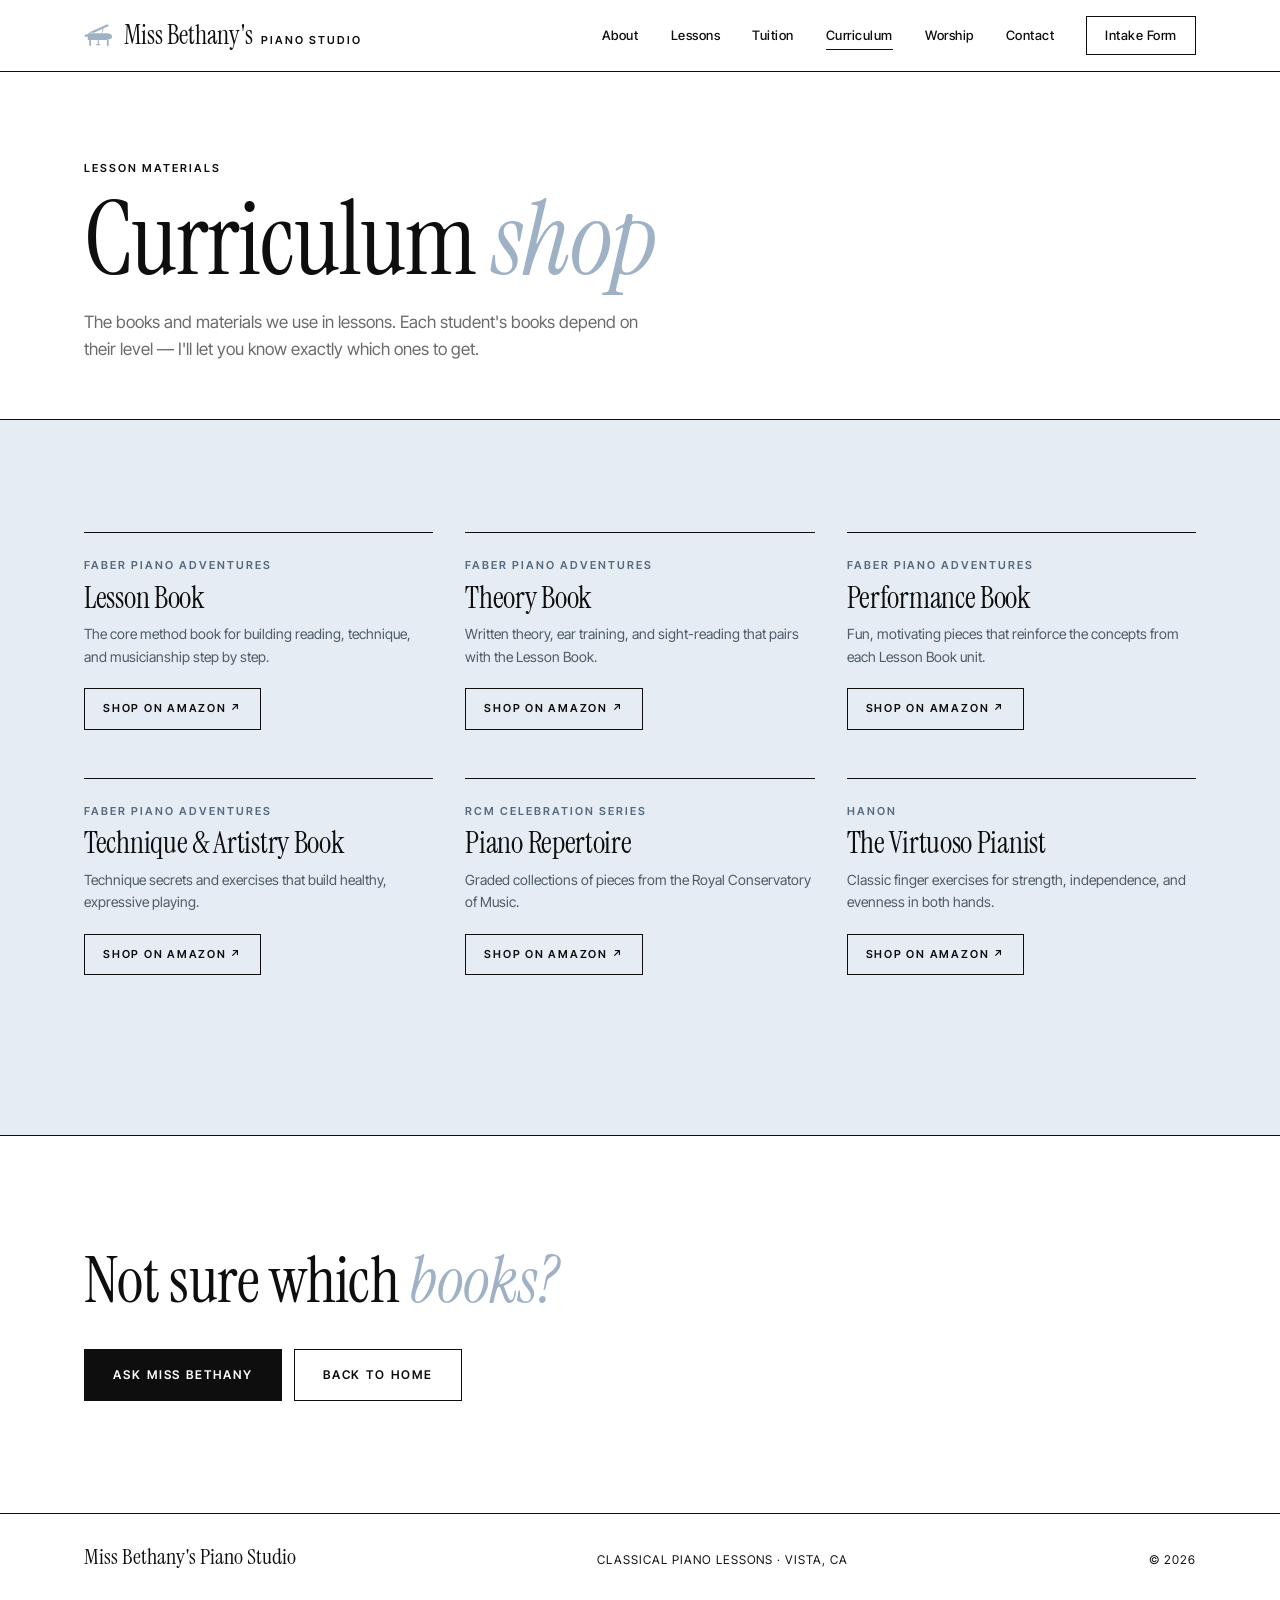
==== curriculum.html @ 6682bce1 "Smaller piano icon with built-in size/color; refresh cached styles Co-Authored-By: Claude Opus 5.5 <" ====
<!DOCTYPE html>
<html lang="en">
<head>
  <meta charset="UTF-8" />
  <meta name="viewport" content="width=device-width, initial-scale=1.0" />
  <title>Curriculum Shop | Miss Bethany's Piano Studio</title>
  <meta
    name="description"
    content="Books and materials used in lessons at Miss Bethany's Piano Studio."
  />
  <link rel="icon" type="image/svg+xml" href="images/favicon.svg" />
  <link rel="preconnect" href="https://fonts.googleapis.com" />
  <link rel="preconnect" href="https://fonts.gstatic.com" crossorigin />
  <link
    href="https://fonts.googleapis.com/css2?family=Instrument+Serif:ital@0;1&family=Inter+Tight:wght@400;500;600;700&display=swap"
    rel="stylesheet"
  />
  <link rel="stylesheet" href="css/style.css?v=3" />
</head>
<body>
  <header class="site-header">
    <div class="nav-wrap">
      <a class="brand" href="index.html">
        <svg class="brand-icon" viewBox="0 0 40 32" width="30" height="24" color="#9fb2c5" aria-hidden="true">
          <path d="M6 13 L31 1.5 L33.5 3.8 L13.5 13 Z" fill="currentColor" />
          <line x1="24" y1="13" x2="25.6" y2="6.8" stroke="currentColor" stroke-width="1.1" />
          <path d="M5 13.5 H29 C34.5 13.5 37.5 15.5 37.5 18 C37.5 20.5 34.5 22.5 29 22.5 H5 Z" fill="currentColor" />
          <rect x="1" y="15.2" width="5" height="3.2" fill="currentColor" />
          <rect x="7" y="22.5" width="2.4" height="8" fill="currentColor" />
          <rect x="30.5" y="22.5" width="2.4" height="8" fill="currentColor" />
          <rect x="18.2" y="22.5" width="1.6" height="5.6" fill="currentColor" />
          <rect x="16.3" y="28" width="5.4" height="1.6" fill="currentColor" />
        </svg>
        <span class="brand-text">
          <span class="brand-name">Miss Bethany's</span>
          <span class="brand-sub">Piano Studio</span>
        </span>
      </a>
      <button class="nav-toggle" id="nav-toggle" type="button" aria-label="Toggle menu" aria-expanded="false" aria-controls="site-nav">
        <span></span><span></span>
      </button>
      <nav class="site-nav" id="site-nav">
        <a href="index.html#about">About</a>
        <a href="index.html#lessons">Lessons</a>
        <a href="index.html#tuition">Tuition</a>
        <a href="curriculum.html" aria-current="page">Curriculum</a>
        <a href="worship.html">Worship</a>
        <a href="index.html#enroll">Contact</a>
        <a class="nav-cta" href="intake.html">Intake Form</a>
      </nav>
    </div>
  </header>

  <main>
    <section class="page-hero">
      <div class="container">
        <p class="label">Lesson Materials</p>
        <h1>Curriculum <em>shop</em></h1>
        <p class="section-lead">
          The books and materials we use in lessons. Each student's books
          depend on their level &mdash; I'll let you know exactly which ones
          to get.
        </p>
      </div>
    </section>

    <section class="section section-blue">
      <div class="container">
        <div class="shop-grid" id="shop-grid">
          <!-- Filled from js/curriculum.js -->
        </div>
      </div>
    </section>

    <section class="section section-rule">
      <div class="container worship-next">
        <h2>Not sure which <em>books?</em></h2>
        <div class="btn-row">
          <a class="btn btn-solid" href="index.html#enroll">Ask Miss Bethany</a>
          <a class="btn btn-line" href="index.html">Back to Home</a>
        </div>
      </div>
    </section>
  </main>

  <footer class="site-footer">
    <div class="container footer-inner">
      <span class="brand-name">Miss Bethany's Piano Studio</span>
      <span>Classical Piano Lessons &middot; Vista, CA</span>
      <span>&copy; 2026</span>
    </div>
  </footer>

  <script src="js/curriculum.js?v=2"></script>
  <script src="js/main.js?v=2"></script>
</body>
</html>
---- css/style.css ----
:root {
  --bg: #ffffff;
  --ink: #0e0e0e;
  --muted: #6b6b6b;
  --line: #0e0e0e;
  --hair: #e6e6e6;
  --soft: #f6f5f3;
  --accent: #9fb2c5;
  --accent-ink: #556a7e;
  --tint: #e5ecf3;
  --serif: "Instrument Serif", "Times New Roman", Georgia, serif;
  --sans: "Inter Tight", -apple-system, BlinkMacSystemFont, "Segoe UI", Roboto, Helvetica, Arial, sans-serif;
}

* { box-sizing: border-box; }

html { scroll-behavior: smooth; }

body {
  margin: 0;
  background: var(--bg);
  color: var(--ink);
  font-family: var(--sans);
  font-size: 16px;
  line-height: 1.6;
  -webkit-font-smoothing: antialiased;
}

img { display: block; max-width: 100%; }

a { color: inherit; }

.container {
  max-width: 1160px;
  margin: 0 auto;
  padding: 0 24px;
}

h1, h2, h3 {
  font-family: var(--serif);
  font-weight: 400;
  letter-spacing: -0.01em;
  line-height: 1.02;
  margin: 0;
}

h1 em, h2 em { color: var(--accent); }

.label {
  font-family: var(--sans);
  font-size: 11px;
  font-weight: 600;
  letter-spacing: 0.18em;
  text-transform: uppercase;
  margin: 0 0 14px;
}

/* Header */

.site-header {
  position: sticky;
  top: 0;
  z-index: 20;
  background: rgba(255, 255, 255, 0.92);
  backdrop-filter: blur(10px);
  border-bottom: 1px solid var(--line);
}

.nav-wrap {
  max-width: 1160px;
  margin: 0 auto;
  padding: 16px 24px;
  display: flex;
  align-items: center;
  justify-content: space-between;
}

.brand {
  text-decoration: none;
  display: flex;
  align-items: center;
  gap: 10px;
}

.brand-icon {
  width: 30px;
  height: 24px;
  flex-shrink: 0;
  color: var(--accent);
}

.brand-text {
  display: flex;
  align-items: baseline;
  gap: 8px;
}

.brand-name {
  font-family: var(--serif);
  font-size: 26px;
  line-height: 1;
}

.brand-sub {
  font-size: 11px;
  font-weight: 600;
  letter-spacing: 0.18em;
  text-transform: uppercase;
}

.site-nav {
  display: flex;
  align-items: center;
  gap: 32px;
}

.site-nav a {
  font-size: 13px;
  font-weight: 500;
  letter-spacing: 0.04em;
  text-decoration: none;
  position: relative;
}

.site-nav a:not(.nav-cta)::after {
  content: "";
  position: absolute;
  left: 0;
  right: 100%;
  bottom: -4px;
  height: 1px;
  background: var(--ink);
  transition: right 0.25s ease;
}

.site-nav a:not(.nav-cta):hover::after { right: 0; }

.nav-cta {
  border: 1px solid var(--ink);
  padding: 8px 18px;
  transition: background 0.2s, color 0.2s;
}

.nav-cta:hover { background: var(--ink); color: #fff; }

.nav-toggle {
  display: none;
  background: none;
  border: 0;
  width: 32px;
  height: 32px;
  padding: 0;
  cursor: pointer;
  position: relative;
}

.nav-toggle span {
  position: absolute;
  left: 4px;
  right: 4px;
  height: 1.5px;
  background: var(--ink);
  transition: transform 0.25s ease, top 0.25s ease;
}

.nav-toggle span:first-child { top: 12px; }
.nav-toggle span:last-child { top: 19px; }
.nav-toggle.is-active span:first-child { top: 15.5px; transform: rotate(45deg); }
.nav-toggle.is-active span:last-child { top: 15.5px; transform: rotate(-45deg); }

/* Buttons */

.btn {
  display: inline-flex;
  align-items: center;
  justify-content: center;
  padding: 15px 28px;
  border: 1px solid var(--ink);
  border-radius: 0;
  font-family: var(--sans);
  font-size: 12px;
  font-weight: 600;
  letter-spacing: 0.16em;
  text-transform: uppercase;
  text-decoration: none;
  cursor: pointer;
  transition: background 0.2s, color 0.2s, border-color 0.2s;
}

.btn-solid { background: var(--ink); color: #fff; }
.btn-solid:hover { background: var(--accent-ink); border-color: var(--accent-ink); }
.btn-line { background: transparent; color: var(--ink); }
.btn-line:hover { background: var(--ink); color: #fff; }
.btn-invert { background: #fff; color: var(--ink); border-color: #fff; }
.btn-invert:hover { background: transparent; color: #fff; }
.btn-small { padding: 11px 18px; font-size: 11px; }

.btn-row {
  display: flex;
  flex-wrap: wrap;
  gap: 12px;
  margin-top: 36px;
}

/* Hero */

.hero { padding-top: 72px; }

.hero-grid {
  display: grid;
  grid-template-columns: 1.25fr 1fr;
  gap: 64px;
  align-items: end;
  padding-bottom: 72px;
}

.hero h1 {
  font-size: clamp(56px, 8.4vw, 116px);
  line-height: 0.95;
  letter-spacing: -0.025em;
}

.lead {
  max-width: 470px;
  margin: 28px 0 0;
  font-size: 18px;
  color: var(--muted);
}

.hero-photo { margin: 0; }

.hero-photo img {
  width: 100%;
  aspect-ratio: 4 / 5;
  object-fit: cover;
  filter: grayscale(1) contrast(1.05);
  border: 1px solid var(--ink);
}

.hero-photo figcaption {
  margin-top: 12px;
  font-size: 11px;
  font-weight: 600;
  letter-spacing: 0.18em;
  text-transform: uppercase;
}

/* Sections */

.section { padding: 112px 0; }

.section-rule { border-top: 1px solid var(--line); }

.section-head { margin-bottom: 56px; }

.section-head h2 {
  font-size: clamp(44px, 6vw, 80px);
}

.index {
  font-size: 12px;
  font-weight: 600;
  letter-spacing: 0.18em;
  margin: 0 0 18px;
  padding-bottom: 10px;
  border-bottom: 1px solid var(--ink);
  display: inline-block;
  min-width: 48px;
}

.section-lead {
  max-width: 560px;
  margin: 20px 0 0;
  color: var(--muted);
  font-size: 17px;
}

.split {
  display: grid;
  grid-template-columns: 1fr 1.35fr;
  gap: 64px;
  align-items: start;
}

.split .section-head { position: sticky; top: 120px; }

/* About */

.about-photo { margin: 0 0 40px; }

.about-photo img {
  width: 100%;
  aspect-ratio: 4 / 3;
  object-fit: cover;
  border: 1px solid var(--ink);
}

.pull {
  font-family: var(--serif);
  font-size: clamp(28px, 3.2vw, 38px);
  line-height: 1.15;
  margin: 0 0 28px;
}

.about-body p:not(.pull) {
  color: #333;
  margin: 0 0 18px;
  max-width: 600px;
}

/* Lessons */

.feature-grid {
  display: grid;
  grid-template-columns: repeat(4, 1fr);
  border-top: 1px solid var(--ink);
  border-left: 1px solid var(--ink);
}

.feature {
  padding: 32px 28px 40px;
  border-right: 1px solid var(--ink);
  border-bottom: 1px solid var(--ink);
  transition: background 0.25s, color 0.25s;
}

.feature:hover { background: var(--ink); color: #fff; }
.feature:hover p { color: #cfcfcf; }

.feature-num {
  font-family: var(--serif);
  font-style: italic;
  font-size: 22px;
  color: var(--accent-ink);
}

.feature:hover .feature-num { color: #fff; }

.feature h3 {
  font-size: 30px;
  margin: 48px 0 12px;
}

.feature p {
  margin: 0;
  font-size: 15px;
  color: var(--muted);
  transition: color 0.25s;
}

/* Tuition */

.price-grid {
  display: grid;
  grid-template-columns: 1fr 1fr;
  gap: 24px;
}

.price-card {
  border: 1px solid var(--ink);
  padding: 40px;
  display: flex;
  flex-direction: column;
}

.price-card-dark { background: var(--ink); color: #fff; position: relative; }

.badge {
  position: absolute;
  top: 0;
  right: 0;
  background: var(--tint);
  color: var(--ink);
  padding: 8px 14px;
  font-size: 11px;
  font-weight: 600;
  letter-spacing: 0.16em;
  text-transform: uppercase;
}

.price {
  font-family: var(--serif);
  font-size: clamp(80px, 9vw, 120px);
  line-height: 1;
  letter-spacing: -0.03em;
  display: flex;
  align-items: flex-start;
  margin: 8px 0 28px;
}

.price .currency { font-size: 0.4em; margin: 0.15em 0.06em 0 0; }

.price .per {
  font-family: var(--sans);
  font-size: 13px;
  font-weight: 500;
  letter-spacing: 0.06em;
  align-self: flex-end;
  margin: 0 0 18px 10px;
  color: var(--muted);
}

.price-card-dark .per { color: #a8a8a8; }

.price-card ul {
  list-style: none;
  padding: 0;
  margin: 0 0 36px;
  flex: 1;
}

.price-card li {
  padding: 12px 0;
  border-top: 1px solid var(--hair);
  font-size: 15px;
}

.price-card-dark li { border-top-color: #2e2e2e; }

.price-card .btn { align-self: flex-start; }

.fee-row {
  margin-top: 24px;
  border: 1px solid var(--ink);
  padding: 24px 40px;
  display: grid;
  grid-template-columns: 180px 1fr;
  gap: 24px;
  align-items: baseline;
}

.fee-row + .fee-row { margin-top: -1px; }

.fee-row .label { margin: 0; color: var(--accent-ink); }
.fee-row p:last-child { margin: 0; }

.policy-head {
  font-size: clamp(32px, 4vw, 44px);
  margin: 72px 0 28px;
}

.policy-grid {
  display: grid;
  grid-template-columns: repeat(4, 1fr);
  border-top: 1px solid var(--ink);
}

.policy {
  padding: 28px 28px 8px 0;
}

.policy + .policy {
  padding-left: 28px;
  border-left: 1px solid var(--hair);
}

.policy .feature-num { font-size: 20px; }

.policy h4 {
  font-family: var(--serif);
  font-weight: 400;
  font-size: 26px;
  line-height: 1.1;
  margin: 20px 0 10px;
}

.policy p {
  margin: 0;
  font-size: 15px;
  color: var(--muted);
}

/* Curriculum shop */

.shop-grid {
  display: grid;
  grid-template-columns: repeat(3, 1fr);
  gap: 0 32px;
}

.shop-card {
  display: flex;
  flex-direction: column;
  align-items: flex-start;
  border-top: 1px solid var(--ink);
  padding: 24px 0 48px;
}

.shop-card .label { margin-bottom: 8px; color: var(--accent-ink); }

.shop-card h3 { font-size: 30px; margin-bottom: 10px; }

.shop-desc {
  font-size: 14px;
  color: var(--muted);
  margin: 0 0 20px;
  flex: 1;
}

.soon {
  font-size: 11px;
  font-weight: 600;
  letter-spacing: 0.16em;
  text-transform: uppercase;
  color: var(--muted);
  border-top: 1px solid var(--hair);
  padding-top: 10px;
  width: 100%;
}

.fine-print {
  margin: 20px 0 0;
  font-size: 12px;
  color: var(--muted);
}

/* Light blue sections */

.section-blue { background: var(--tint); }
.section-blue h2 em { color: var(--accent-ink); }
.section-blue .section-lead { color: #4f5b66; }
.section-blue .feature p,
.section-blue .shop-desc { color: #4f5b66; }

/* Quote band */

.quote-band {
  padding: 136px 0;
  text-align: center;
  border-top: 1px solid var(--ink);
  border-bottom: 1px solid var(--ink);
}

.quote-text {
  font-family: var(--serif);
  font-size: clamp(30px, 7.4vw, 112px);
  line-height: 1.02;
  letter-spacing: -0.02em;
  margin: 0 auto;
}

.quote-band .container { max-width: 1440px; }

.quote-text em { color: var(--accent-ink); white-space: nowrap; }

.quote-text::before,
.quote-text::after {
  content: "";
  display: block;
  width: 48px;
  height: 1px;
  background: var(--ink);
  margin: 0 auto 36px;
}

.quote-text::after { margin: 36px auto 0; }

@media (max-width: 760px) {
  .quote-band { padding: 40px 0; }
  .quote-text::before { margin-bottom: 20px; width: 32px; }
  .quote-text::after { margin-top: 20px; width: 32px; }
}

/* Worship studio */

.section-dark { background: var(--ink); color: #fff; }
.section-dark .index { border-bottom-color: #fff; }
.section-dark .section-lead { color: #b5b5b5; }
.section-dark h2 em { color: #c9d6e2; }

.worship-grid {
  display: grid;
  grid-template-columns: 1fr 1fr;
  gap: 64px;
  align-items: start;
}

.worship-copy p {
  margin: 0 0 32px;
  font-size: 17px;
  color: #d6d6d6;
  max-width: 480px;
}

.worship-card {
  background: #fff;
  color: var(--ink);
  padding: 40px;
}

.worship-card .label { color: var(--accent-ink); }
.worship-card h3 { font-size: 40px; }

.worship-tagline {
  font-family: var(--serif);
  font-style: italic;
  font-size: 22px;
  margin: 4px 0 24px;
  color: var(--muted);
}

.worship-card ul { list-style: none; padding: 0; margin: 0 0 32px; }

.worship-card li {
  padding: 12px 0;
  border-top: 1px solid var(--hair);
  font-size: 15px;
}

.teaser {
  display: flex;
  flex-wrap: wrap;
  align-items: flex-end;
  justify-content: space-between;
  gap: 32px;
}

.teaser .section-head { margin-bottom: 0; }

.worship-copy .label { color: #c9d6e2; }

.feature-grid-3 { grid-template-columns: repeat(3, 1fr); }

.worship-next h2 { font-size: clamp(40px, 5vw, 64px); }

.site-nav a[aria-current="page"]::after { right: 0; }

/* Forms */

.contact-line { margin-top: 24px; font-size: 15px; }

.enroll-form,
.intake-form {
  display: flex;
  flex-direction: column;
  gap: 22px;
}

.field { display: flex; flex-direction: column; gap: 8px; }

.field-row {
  display: grid;
  grid-template-columns: 1fr 1fr;
  gap: 22px;
}

.field label,
.field legend {
  font-size: 11px;
  font-weight: 600;
  letter-spacing: 0.16em;
  text-transform: uppercase;
}

.field input,
.field select,
.field textarea {
  font: inherit;
  font-size: 16px;
  color: var(--ink);
  background: #fff;
  border: 0;
  border-bottom: 1px solid var(--ink);
  border-radius: 0;
  padding: 10px 0;
  width: 100%;
  appearance: none;
}

.field select {
  background-image: linear-gradient(45deg, transparent 50%, var(--ink) 50%), linear-gradient(135deg, var(--ink) 50%, transparent 50%);
  background-position: calc(100% - 10px) 50%, calc(100% - 5px) 50%;
  background-size: 5px 5px;
  background-repeat: no-repeat;
}

.field textarea { resize: vertical; border: 1px solid var(--ink); padding: 12px; }

.field input:focus,
.field select:focus,
.field textarea:focus {
  outline: none;
  border-color: var(--accent-ink);
  box-shadow: 0 1px 0 var(--accent-ink);
}

.enroll-form .btn,
.intake-form .btn { align-self: flex-start; }

.field legend { padding: 0; margin-bottom: 8px; }

fieldset.field {
  border: 0;
  margin: 0;
  padding: 0;
}

.choices {
  display: flex;
  flex-wrap: wrap;
  gap: 8px;
  margin-top: 4px;
}

.choices label {
  position: relative;
  font-size: 14px;
  font-weight: 500;
  letter-spacing: 0;
  text-transform: none;
  cursor: pointer;
}

.choices input {
  position: absolute;
  opacity: 0;
  width: 1px;
  height: 1px;
}

.choices span {
  display: inline-block;
  border: 1px solid var(--ink);
  padding: 8px 14px;
  transition: background 0.2s, color 0.2s;
}

.choices input:disabled + span { opacity: 0.3; cursor: not-allowed; }
.choices input:checked + span { background: var(--ink); color: #fff; }
.choices input:focus-visible + span { outline: 2px solid var(--accent-ink); outline-offset: 2px; }

.form-block {
  border-top: 1px solid var(--ink);
  padding-top: 28px;
  display: flex;
  flex-direction: column;
  gap: 22px;
}

.form-block h3 { font-size: 34px; }

.intake-cta {
  margin-top: 36px;
  padding: 24px;
  border: 1px solid var(--ink);
}

.intake-cta p { margin: 0 0 16px; font-size: 15px; }

/* Intake page */

.page-hero { padding: 88px 0 56px; border-bottom: 1px solid var(--ink); }

.page-hero h1 { font-size: clamp(52px, 8vw, 104px); line-height: 0.95; }

.intake-wrap { max-width: 760px; padding-top: 64px; padding-bottom: 112px; }

/* Footer */

.site-footer {
  border-top: 1px solid var(--ink);
  padding: 32px 0;
  font-size: 12px;
  letter-spacing: 0.08em;
  text-transform: uppercase;
}

.footer-inner {
  display: flex;
  flex-wrap: wrap;
  gap: 12px 32px;
  justify-content: space-between;
  align-items: baseline;
}

.footer-inner .brand-name { font-size: 22px; text-transform: none; letter-spacing: 0; }

/* Responsive */

@media (max-width: 960px) {
  .feature-grid { grid-template-columns: repeat(2, 1fr); }
  .policy-grid { grid-template-columns: repeat(2, 1fr); }
  .policy:nth-child(3) { padding-left: 0; border-left: 0; }
  .policy:nth-child(n+3) { border-top: 1px solid var(--hair); }
  .shop-grid { grid-template-columns: repeat(2, 1fr); }
  .split { grid-template-columns: 1fr; gap: 0; }
  .split .section-head { position: static; }
}

@media (max-width: 1000px) {
  .nav-toggle { display: block; }

  .site-nav {
    position: absolute;
    top: 100%;
    left: 0;
    right: 0;
    flex-direction: column;
    align-items: stretch;
    gap: 0;
    background: #fff;
    border-bottom: 1px solid var(--ink);
    display: none;
  }

  .site-nav.is-open { display: flex; }

  .site-nav a { padding: 16px 24px; border-top: 1px solid var(--hair); font-size: 15px; }
  .site-nav a::after { display: none; }
  .nav-cta { border: 0; border-top: 1px solid var(--hair); }
}

@media (max-width: 760px) {
  .brand-name { font-size: 22px; }

  .hero { padding-top: 48px; }
  .hero-grid { grid-template-columns: 1fr; gap: 40px; padding-bottom: 48px; }
  .hero-photo img { aspect-ratio: 4 / 3; }

  .section { padding: 72px 0; }
  .section-head { margin-bottom: 40px; }

  .feature-grid,
  .price-grid,
  .worship-grid,
  .field-row { grid-template-columns: 1fr; }

  .worship-grid { gap: 40px; }
  .policy-grid { grid-template-columns: 1fr; }
  .policy,
  .policy + .policy { padding: 24px 0; border-left: 0; }
  .policy + .policy { border-top: 1px solid var(--hair); }
  .policy-head { margin-top: 56px; }
  .worship-card { padding: 28px; }
  .worship-card .btn { width: 100%; }

  .price-card { padding: 28px; }
  .fee-row { grid-template-columns: 1fr; gap: 8px; padding: 24px 28px; }
  .shop-grid { grid-template-columns: 1fr; }
  .shop-card { padding-bottom: 36px; }
  .shop-card h3 { font-size: 26px; }
}

@media (max-width: 420px) {
  .container, .nav-wrap { padding-left: 16px; padding-right: 16px; }
  .brand-text { flex-direction: column; align-items: flex-start; gap: 3px; }
  .brand-icon { width: 30px; height: 24px; }
  .brand-sub { font-size: 9px; }
}

@media (prefers-reduced-motion: reduce) {
  html { scroll-behavior: auto; }
  * { transition: none !important; }
}
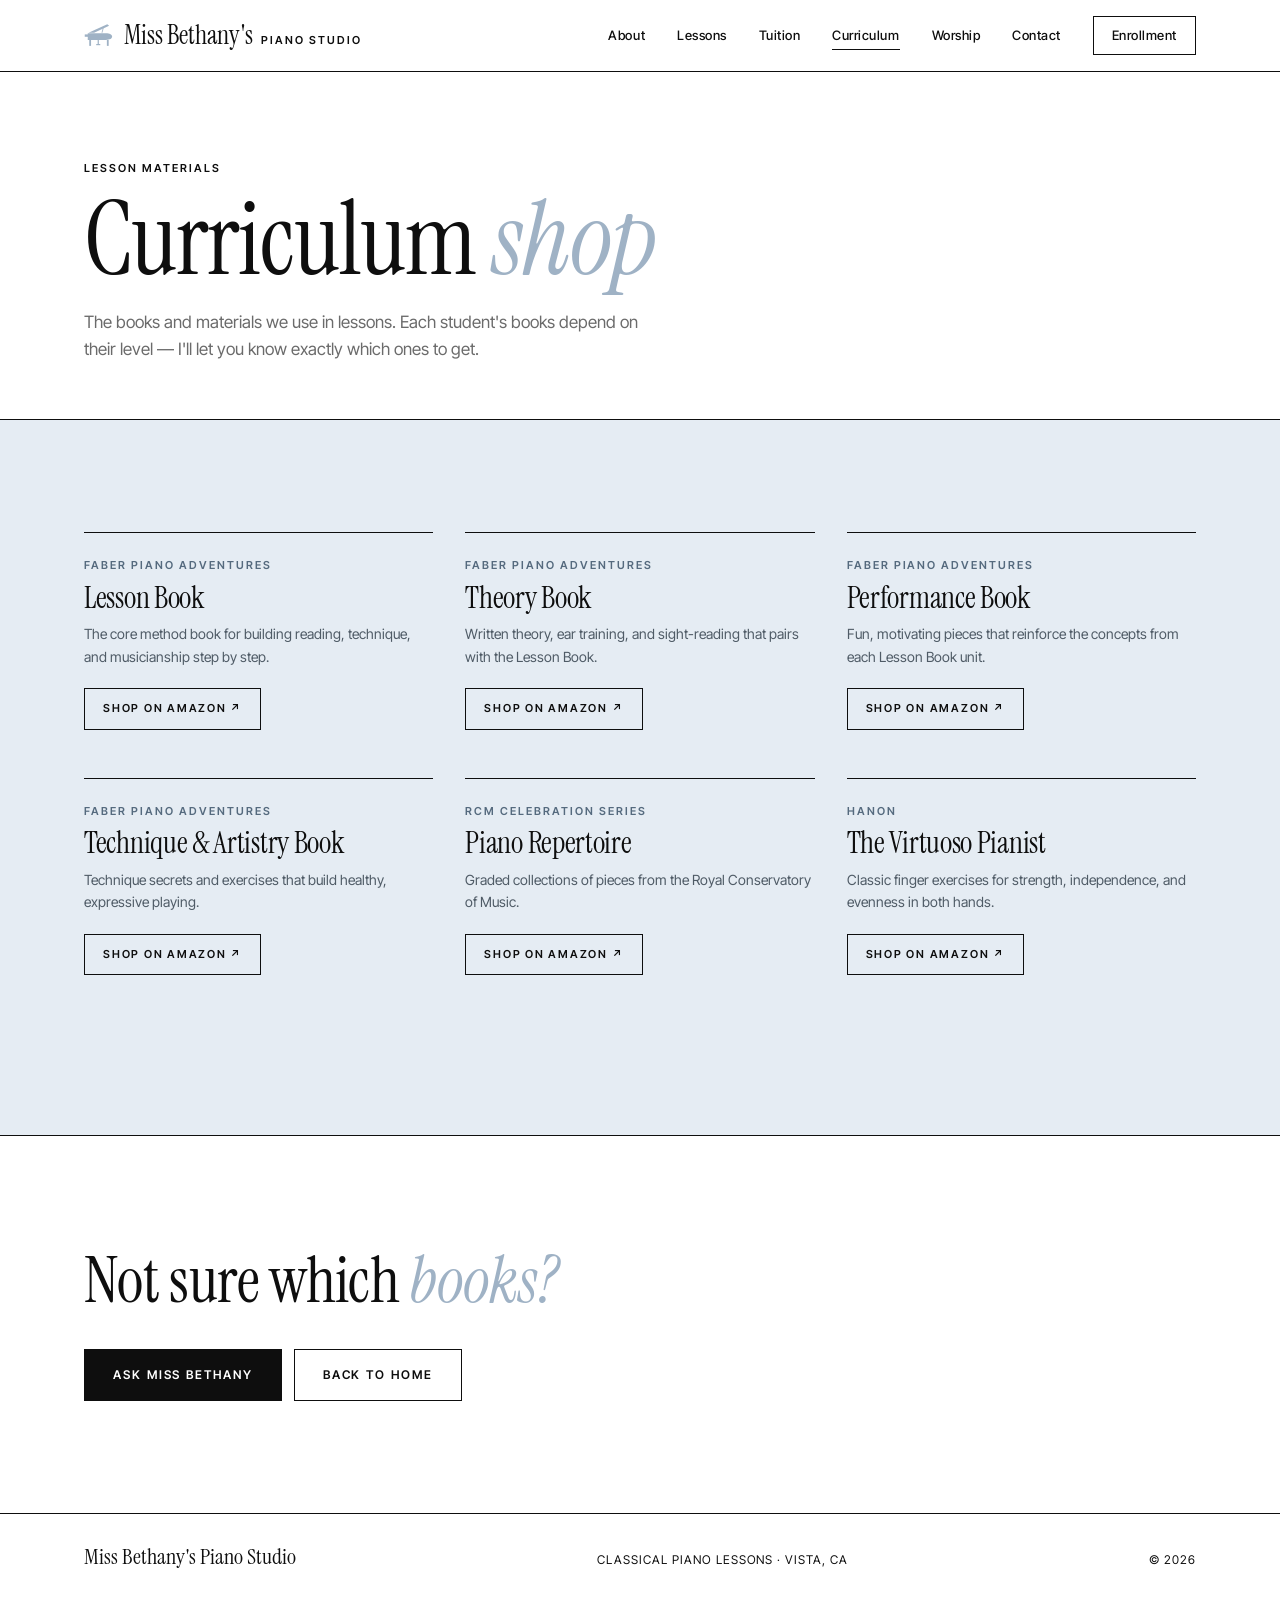
==== commit a1d8cc16: "New Student Enrollment: request check, tuition agreement with signature; drop two questions Co-Autho" ====
--- a/curriculum.html
+++ b/curriculum.html
@@ -15,7 +15,7 @@
     href="https://fonts.googleapis.com/css2?family=Instrument+Serif:ital@0;1&family=Inter+Tight:wght@400;500;600;700&display=swap"
     rel="stylesheet"
   />
-  <link rel="stylesheet" href="css/style.css?v=3" />
+  <link rel="stylesheet" href="css/style.css?v=5" />
 </head>
 <body>
   <header class="site-header">
@@ -46,7 +46,7 @@
         <a href="curriculum.html" aria-current="page">Curriculum</a>
         <a href="worship.html">Worship</a>
         <a href="index.html#enroll">Contact</a>
-        <a class="nav-cta" href="intake.html">Intake Form</a>
+        <a class="nav-cta" href="intake.html">Enrollment</a>
       </nav>
     </div>
   </header>
--- a/css/style.css
+++ b/css/style.css
@@ -525,7 +525,7 @@
 /* Quote band */
 
 .quote-band {
-  padding: 136px 0;
+  padding: 72px 0;
   text-align: center;
   border-top: 1px solid var(--ink);
   border-bottom: 1px solid var(--ink);
@@ -533,7 +533,7 @@
 
 .quote-text {
   font-family: var(--serif);
-  font-size: clamp(30px, 7.4vw, 112px);
+  font-size: clamp(20px, 3.7vw, 56px);
   line-height: 1.02;
   letter-spacing: -0.02em;
   margin: 0 auto;
@@ -550,13 +550,13 @@
   width: 48px;
   height: 1px;
   background: var(--ink);
-  margin: 0 auto 36px;
-}
-
-.quote-text::after { margin: 36px auto 0; }
+  margin: 0 auto 24px;
+}
+
+.quote-text::after { margin: 24px auto 0; }
 
 @media (max-width: 760px) {
-  .quote-band { padding: 40px 0; }
+  .quote-band { padding: 32px 0; }
   .quote-text::before { margin-bottom: 20px; width: 32px; }
   .quote-text::after { margin-top: 20px; width: 32px; }
 }
@@ -747,6 +747,46 @@
 
 .intake-cta p { margin: 0 0 16px; font-size: 15px; }
 
+.form-alert {
+  margin: 0;
+  padding: 14px 16px;
+  background: var(--tint);
+  border-left: 3px solid var(--accent-ink);
+  font-size: 15px;
+}
+
+.agreement {
+  border: 1px solid var(--ink);
+  padding: 24px 28px;
+}
+
+.agreement ul { margin: 0; padding-left: 18px; }
+
+.agreement li {
+  font-size: 15px;
+  margin-bottom: 10px;
+  color: #333;
+}
+
+.agreement .fine-print { margin-top: 12px; }
+
+.agree {
+  display: flex;
+  gap: 12px;
+  align-items: flex-start;
+  font-size: 15px;
+  font-weight: 500;
+  cursor: pointer;
+}
+
+.agree input {
+  width: 20px;
+  height: 20px;
+  margin: 1px 0 0;
+  flex-shrink: 0;
+  accent-color: var(--ink);
+}
+
 /* Intake page */
 
 .page-hero { padding: 88px 0 56px; border-bottom: 1px solid var(--ink); }
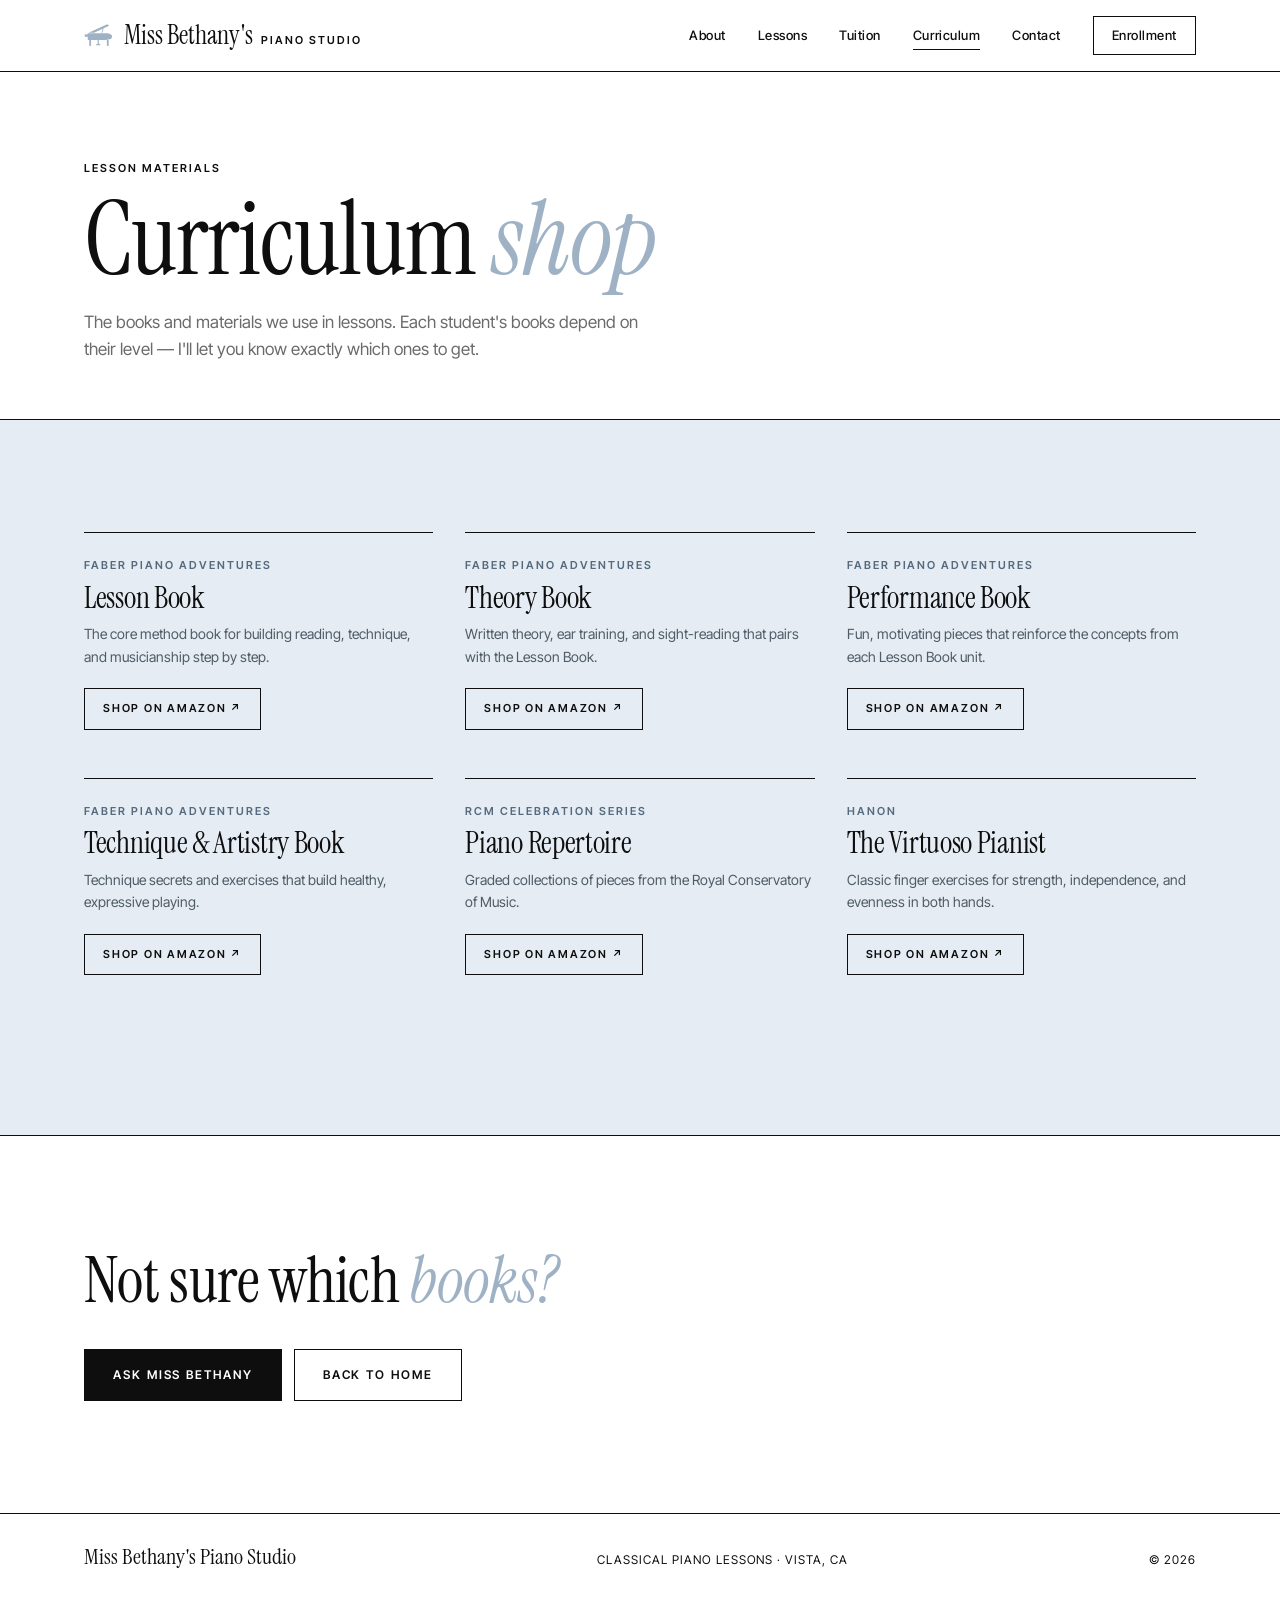
==== commit e8479f7c: "Remove Worship from top menu (homepage section stays) Co-Authored-By: Claude Opus 5.5 <noreply@anthr" ====
--- a/curriculum.html
+++ b/curriculum.html
@@ -15,7 +15,7 @@
     href="https://fonts.googleapis.com/css2?family=Instrument+Serif:ital@0;1&family=Inter+Tight:wght@400;500;600;700&display=swap"
     rel="stylesheet"
   />
-  <link rel="stylesheet" href="css/style.css?v=5" />
+  <link rel="stylesheet" href="css/style.css?v=6" />
 </head>
 <body>
   <header class="site-header">
@@ -44,7 +44,6 @@
         <a href="index.html#lessons">Lessons</a>
         <a href="index.html#tuition">Tuition</a>
         <a href="curriculum.html" aria-current="page">Curriculum</a>
-        <a href="worship.html">Worship</a>
         <a href="index.html#enroll">Contact</a>
         <a class="nav-cta" href="intake.html">Enrollment</a>
       </nav>
--- a/css/style.css
+++ b/css/style.css
@@ -522,43 +522,19 @@
 .section-blue .feature p,
 .section-blue .shop-desc { color: #4f5b66; }
 
-/* Quote band */
-
-.quote-band {
-  padding: 72px 0;
-  text-align: center;
-  border-top: 1px solid var(--ink);
-  border-bottom: 1px solid var(--ink);
-}
-
-.quote-text {
-  font-family: var(--serif);
-  font-size: clamp(20px, 3.7vw, 56px);
-  line-height: 1.02;
-  letter-spacing: -0.02em;
-  margin: 0 auto;
-}
-
-.quote-band .container { max-width: 1440px; }
-
-.quote-text em { color: var(--accent-ink); white-space: nowrap; }
-
-.quote-text::before,
-.quote-text::after {
-  content: "";
-  display: block;
-  width: 48px;
-  height: 1px;
-  background: var(--ink);
-  margin: 0 auto 24px;
-}
-
-.quote-text::after { margin: 24px auto 0; }
+/* Wave divider */
+
+.wave-divider {
+  height: 80px;
+  margin-top: 8px;
+  background-image: url("data:image/svg+xml,%3Csvg%20xmlns%3D%22http%3A//www.w3.org/2000/svg%22%20width%3D%22480%22%20height%3D%2280%22%20viewBox%3D%220%200%20480%2080%22%3E%0A%3Cpath%20d%3D%22M0%2050%20Q60%2022%20120%2050%20T240%2050%20T360%2050%20T480%2050%22%20fill%3D%22none%22%20stroke%3D%22%239fb2c5%22%20stroke-width%3D%221.5%22/%3E%0A%3Cg%20fill%3D%22%239fb2c5%22%3E%0A%3Cellipse%20cx%3D%2254%22%20cy%3D%2230%22%20rx%3D%226.2%22%20ry%3D%224.4%22%20transform%3D%22rotate%28-22%2054%2030%29%22/%3E%0A%3Crect%20x%3D%2258.6%22%20y%3D%226%22%20width%3D%221.8%22%20height%3D%2223%22/%3E%0A%3Cpath%20d%3D%22M60.4%206%20C66%2010%2070%2014%2066.5%2022%20C67.5%2016%2064.5%2013%2060.4%2012%20Z%22/%3E%0A%3Cellipse%20cx%3D%22288%22%20cy%3D%2231%22%20rx%3D%226.2%22%20ry%3D%224.4%22%20transform%3D%22rotate%28-22%20288%2031%29%22/%3E%0A%3Cellipse%20cx%3D%22312%22%20cy%3D%2227%22%20rx%3D%226.2%22%20ry%3D%224.4%22%20transform%3D%22rotate%28-22%20312%2027%29%22/%3E%0A%3Crect%20x%3D%22292.6%22%20y%3D%229%22%20width%3D%221.8%22%20height%3D%2221%22/%3E%0A%3Crect%20x%3D%22316.6%22%20y%3D%225%22%20width%3D%221.8%22%20height%3D%2221%22/%3E%0A%3Cpath%20d%3D%22M292.6%209%20L318.4%205%20L318.4%209.5%20L292.6%2013.5%20Z%22/%3E%0A%3C/g%3E%3C/svg%3E");
+  background-repeat: repeat-x;
+  background-position: center;
+  background-size: 480px 80px;
+}
 
 @media (max-width: 760px) {
-  .quote-band { padding: 32px 0; }
-  .quote-text::before { margin-bottom: 20px; width: 32px; }
-  .quote-text::after { margin-top: 20px; width: 32px; }
+  .wave-divider { height: 56px; background-size: 336px 56px; }
 }
 
 /* Worship studio */
